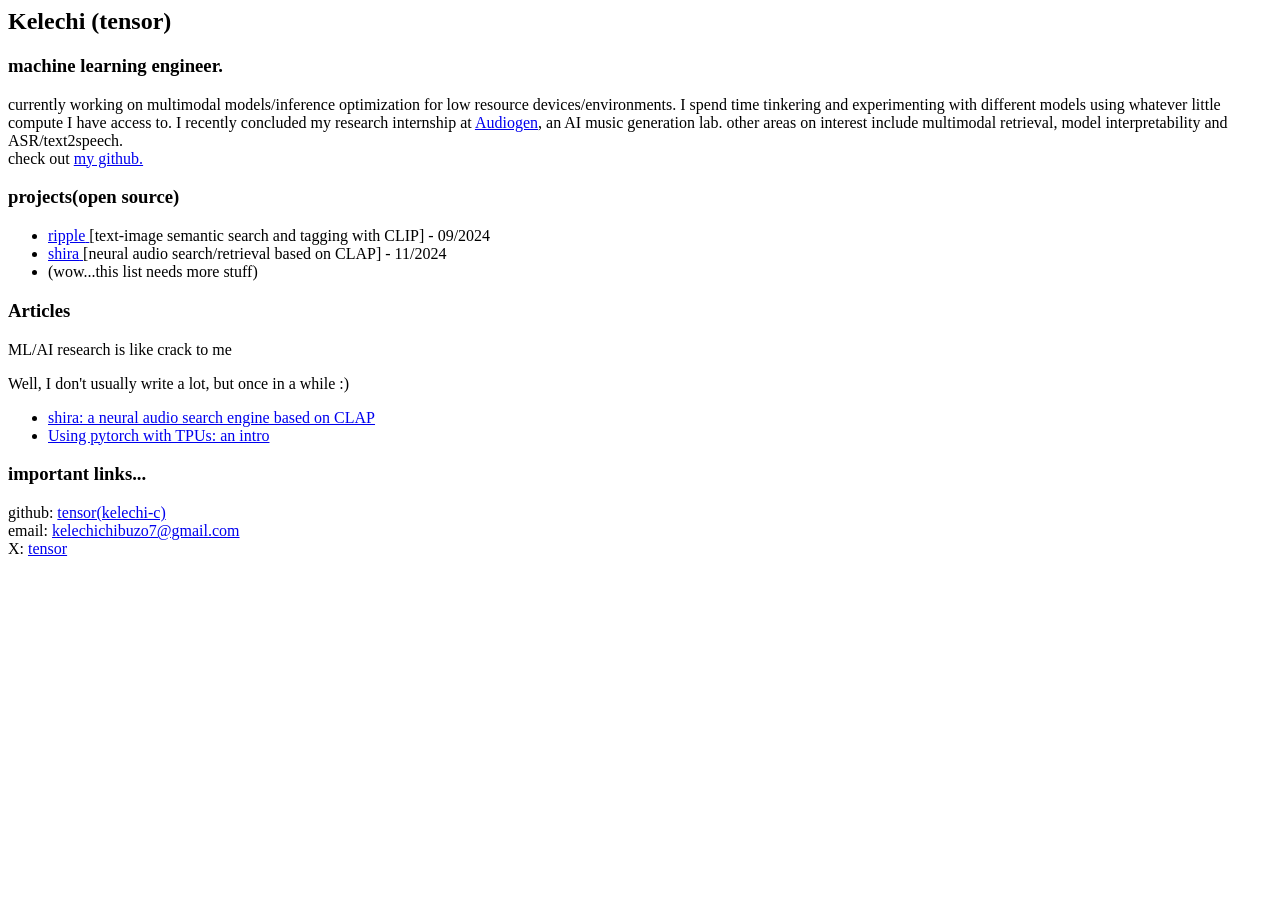
==== index.html @ 3fae13b9 "[revive] update/trim content to bare minimum" ====
<html lang="en">
<head>
    <meta charset="UTF-8">
    <meta name="viewport" content="width=device-width, initial-scale=1.0">
    <link rel="stylesheet" href="styling.css">

    <title>kelechi(tensor)</title>

</head>
<body>

    <main>
        <section class="intro">
            <h1 class="my_name">Kelechi (tensor)</h1>

           <h3 class="intro_phase">machine learning engineer. </h3>
            <p> currently working on multimodal models/inference optimization for low resource devices/environments.
               I spend time tinkering and experimenting with different models using whatever little compute I have access to.
               I recently concluded my research internship at <a href="https://audiogen.co" target="_blank" class="company_link">Audiogen</a>, an AI music generation lab. 
               other areas on interest include multimodal retrieval, model interpretability and ASR/text2speech.
               <br> check out <a href="https://github.com/kelechi-c" class="codename">my github.</a>
            </p>
        </section>

        <section class="projects">

            <article>
                <h3 class="title">projects(open source)</h3>
                <ul>

                    <li>
                        <a href="https://github.com/kelechi-c/ripple_net" target="_blank">
                            <span class="codename">ripple</span>
                        </a> [text-image semantic search and tagging with CLIP] - <span class="project_date">09/2024</span>
                    </li>

                    <li>
                        <a href="https://github.com/kelechi-c/shira_audio" target="_blank">
                            <span class="codename">shira</span> 
                        </a>[neural audio search/retrieval based on CLAP] - <span class="project_date">11/2024</span>
                    </li>

                    <li>(wow...this list needs more stuff)</li>
                </ul>
        </section>

        <section class="articles">
            <h3 class="title">Articles</h3>
            <p class="article_placeholder">ML/AI research is like crack to me</p>
            <p>Well, I don't usually write a lot, but once in a while :) </p>

            <p class="article_placeholder"></p>
            <ul class="artlist">
                <li class="artlink">
                    <a href="https://docs.google.com/document/d/1K_v0Um_LMZmLB7TK_ZtsOncT2pkOihUU6NLUSCh_rAY/edit?usp=sharing">
                        shira: a neural audio search engine based on CLAP
                    </a>
                </li>
                <li class="artlink">
                    <a href="https://docs.google.com/document/d/1E05cd0aVTnUNiQzOC55F2-LQ_SJmQeVWNg3BWFES9f4/edit?usp=sharing">
                        Using pytorch with TPUs: an intro
                    </a>
                </li>
            </ul>
        </section>
        
    </main>

    <footer>
        <section class="contact">
            <h3 class="title">important links...</h3>
            <div class="contact_container">
                <div class="c_link">github: <a href="https://github.com/kelechi-c" target="_blank">tensor(kelechi-c)</a></div>
                <div class="c_link">email: <a href="mailto:kelechichibuzo7@gmail.com" target="_blank">
                    kelechichibuzo7@gmail.com</a>
                </div>
                <div class="c_link">X: <a href="https://x.com/tensor_kelechi" target="_blank">tensor</a></div>
            </div>
        </section>
    </footer>
</body>
</html>
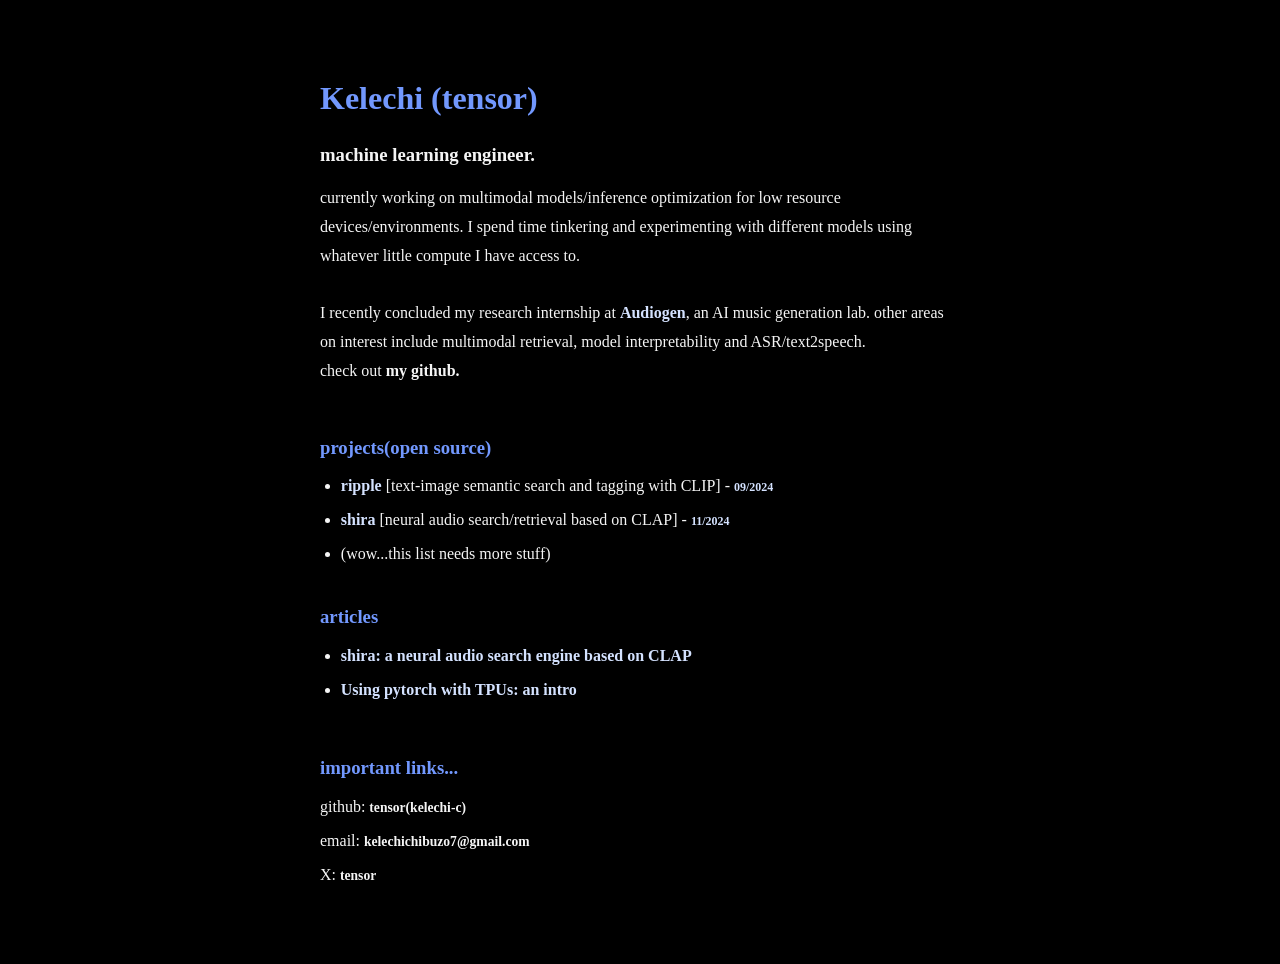
==== commit 289dfae6: "[styling] cleaner page symmetry/font" ====
--- a/index.html
+++ b/index.html
@@ -16,6 +16,8 @@
            <h3 class="intro_phase">machine learning engineer. </h3>
             <p> currently working on multimodal models/inference optimization for low resource devices/environments.
                I spend time tinkering and experimenting with different models using whatever little compute I have access to.
+                <br> 
+                <br>
                I recently concluded my research internship at <a href="https://audiogen.co" target="_blank" class="company_link">Audiogen</a>, an AI music generation lab. 
                other areas on interest include multimodal retrieval, model interpretability and ASR/text2speech.
                <br> check out <a href="https://github.com/kelechi-c" class="codename">my github.</a>
@@ -45,9 +47,7 @@
         </section>
 
         <section class="articles">
-            <h3 class="title">Articles</h3>
-            <p class="article_placeholder">ML/AI research is like crack to me</p>
-            <p>Well, I don't usually write a lot, but once in a while :) </p>
+            <h3 class="title">articles</h3>
 
             <p class="article_placeholder"></p>
             <ul class="artlist">
--- a/styling.css
+++ b/styling.css
@@ -0,0 +1,164 @@
+@font-face {
+  font-family: "Monaco";
+  src: url('sfpromedium.otf') format('truetype');
+}
+
+:root {
+  --lavender-dark: rgb(114, 152, 254);
+  --lavender-light: rgb(212, 226, 255);
+}
+
+body {
+  background-color: black;
+  color: whitesmoke;
+  margin: 2rem 8rem;
+
+  /* padding: 2rem 4rem; */
+  font-family: 'Monaco';
+  min-height: 100vh;
+  font-size: 1rem;
+}
+
+h1 {
+  text-align: left;
+}
+
+main section {
+  font: 'Monaco' sans-serif;
+}
+
+.intro {
+  padding: 1rem 0;
+}
+
+.intro,
+.intro h3,
+.intro p {
+  text-align: left;
+}
+
+.intro p {
+  line-height: 1.8;
+}
+
+.intro_phase {
+  font-weight: bold;
+  /* text-align: center; */
+}
+
+.my_name {
+  margin-top: 1rem;
+  font-size: 2em;
+}
+
+.skill_list {
+  font-weight: 500;
+}
+
+a,
+a:link,
+a:visited {
+  color: whitesmoke;
+  font-weight: 700;
+  padding: 1rem 0;
+  margin-top: 0.3rem;
+  border-radius: 10px;
+  text-decoration: none;
+}
+
+ul {
+  padding: 0 1.3rem;
+}
+
+li {
+  margin: 1rem 0;
+}
+
+main.title,
+.my_name {
+  color: var(--lavender-dark);
+}
+
+a.company_link {
+  color: var(--lavender-light);
+  font-weight: 600;
+}
+
+.projects {
+  margin: 1em 0;
+}
+
+.projects h3,
+h3.title {
+  color: var(--lavender-dark);
+}
+
+.projects article {
+  padding-bottom: 0.5rem;
+}
+
+span.codename,
+li.artlink a {
+  color: var(--lavender-light);
+  font: bold 500;
+}
+
+span.project_date {
+  font-size: 0.75rem;
+  color: var(--lavender-light);
+  font-weight: 600;
+}
+
+span.skill {
+  font-weight: 600;
+}
+
+.articles {
+  padding-bottom: 1.5rem;
+}
+
+.article_placeholder {
+  font-style: italic;
+  color: var(--lavender-light);
+}
+
+.contact_container {
+  display: flex;
+  flex-wrap: wrap;
+  flex-direction: column;
+  justify-content: space-between;
+}
+
+.contact_container a {
+  font-size: 0.85rem;
+  padding-bottom: 1rem;
+  flex-basis: auto;
+}
+
+div.c_link {
+  padding-bottom: 1rem;
+}
+
+@media screen and (min-width: 768px) {
+  body {
+    padding: 0 15%;
+  }
+
+  h1 {
+    padding-top: 1rem;
+    /* text-align: center; */
+  }
+
+  /*
+  .intro, .intro h3, .intro p{
+      text-align: center;
+  }
+  */
+
+  .contact_container {
+    margin: 0.5rem 0;
+    flex-direction: column;
+    flex-wrap: nowrap;
+    justify-content: space-between;
+  }
+}
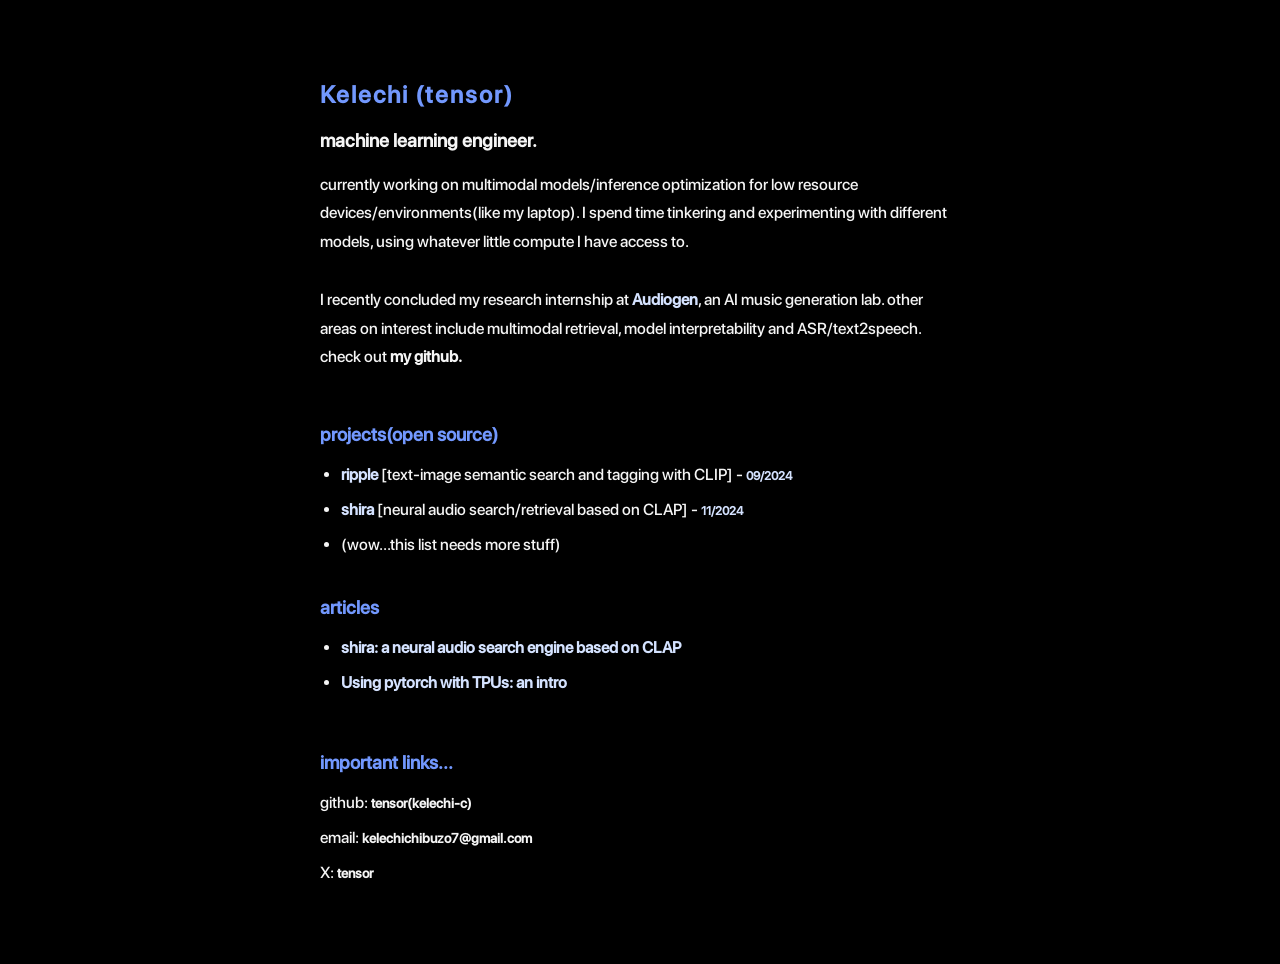
==== commit 84bfda4b: "[update] minor changes" ====
--- a/index.html
+++ b/index.html
@@ -4,7 +4,7 @@
     <meta name="viewport" content="width=device-width, initial-scale=1.0">
     <link rel="stylesheet" href="styling.css">
 
-    <title>kelechi(tensor)</title>
+    <title>Kelechi (tensor)</title>
 
 </head>
 <body>
@@ -14,8 +14,8 @@
             <h1 class="my_name">Kelechi (tensor)</h1>
 
            <h3 class="intro_phase">machine learning engineer. </h3>
-            <p> currently working on multimodal models/inference optimization for low resource devices/environments.
-               I spend time tinkering and experimenting with different models using whatever little compute I have access to.
+            <p> currently working on multimodal models/inference optimization for low resource devices/environments(like my laptop).
+               I spend time tinkering and experimenting with different models, using whatever little compute I have access to.
                 <br> 
                 <br>
                I recently concluded my research internship at <a href="https://audiogen.co" target="_blank" class="company_link">Audiogen</a>, an AI music generation lab. 
--- a/styling.css
+++ b/styling.css
@@ -48,7 +48,8 @@
 
 .my_name {
   margin-top: 1rem;
-  font-size: 2em;
+  font-size: 1.5em;
+  letter-spacing: 0.08em;
 }
 
 .skill_list {
@@ -85,7 +86,7 @@
 }
 
 .projects {
-  margin: 1em 0;
+  margin: 0.5em 0;
 }
 
 .projects h3,
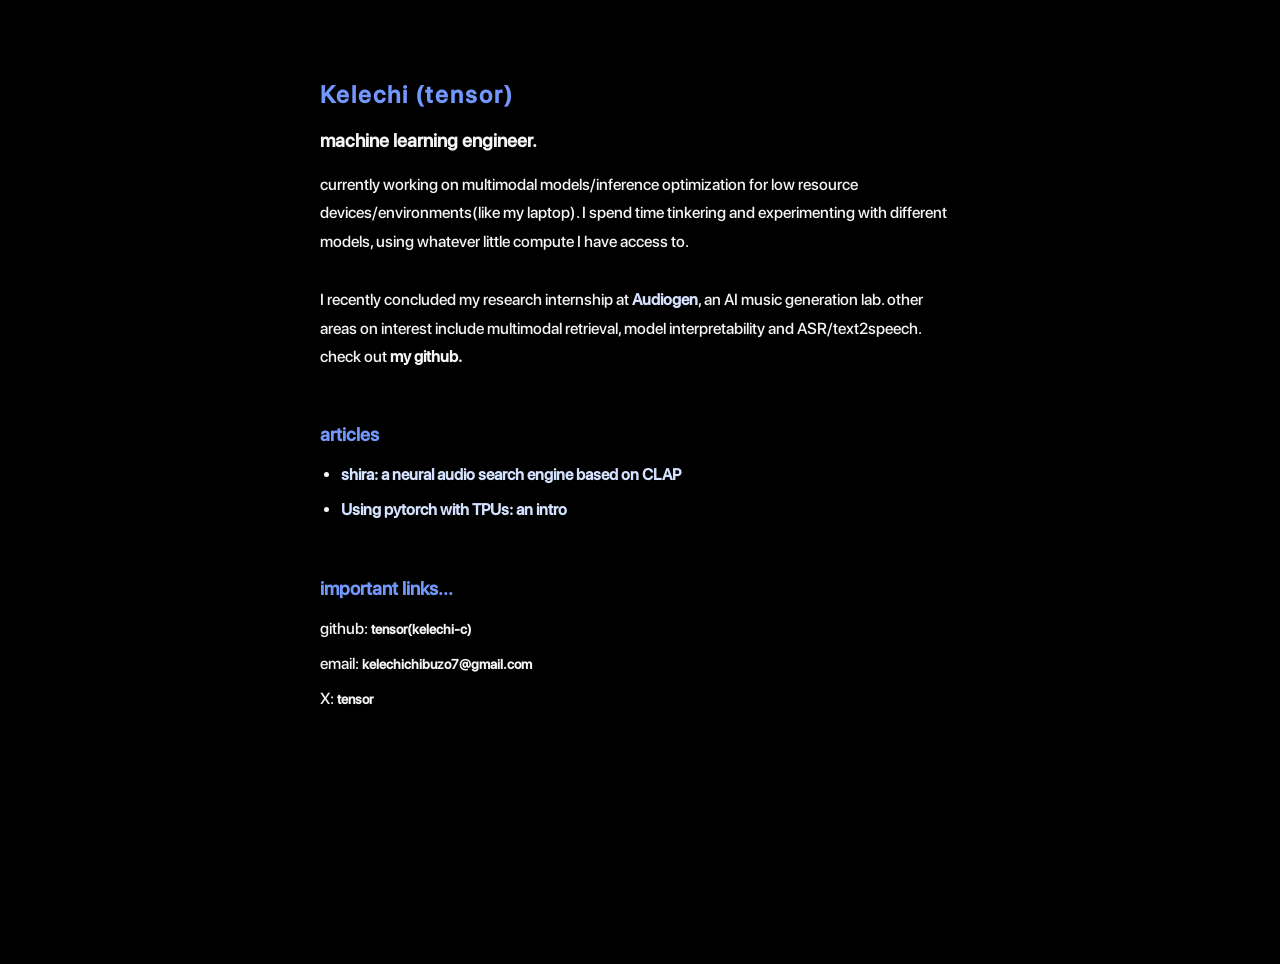
==== commit f68cfd83: "[update] remove projects section" ====
--- a/index.html
+++ b/index.html
@@ -24,7 +24,7 @@
             </p>
         </section>
 
-        <section class="projects">
+        <!-- <section class="projects">
 
             <article>
                 <h3 class="title">projects(open source)</h3>
@@ -44,7 +44,7 @@
 
                     <li>(wow...this list needs more stuff)</li>
                 </ul>
-        </section>
+        </section> -->
 
         <section class="articles">
             <h3 class="title">articles</h3>
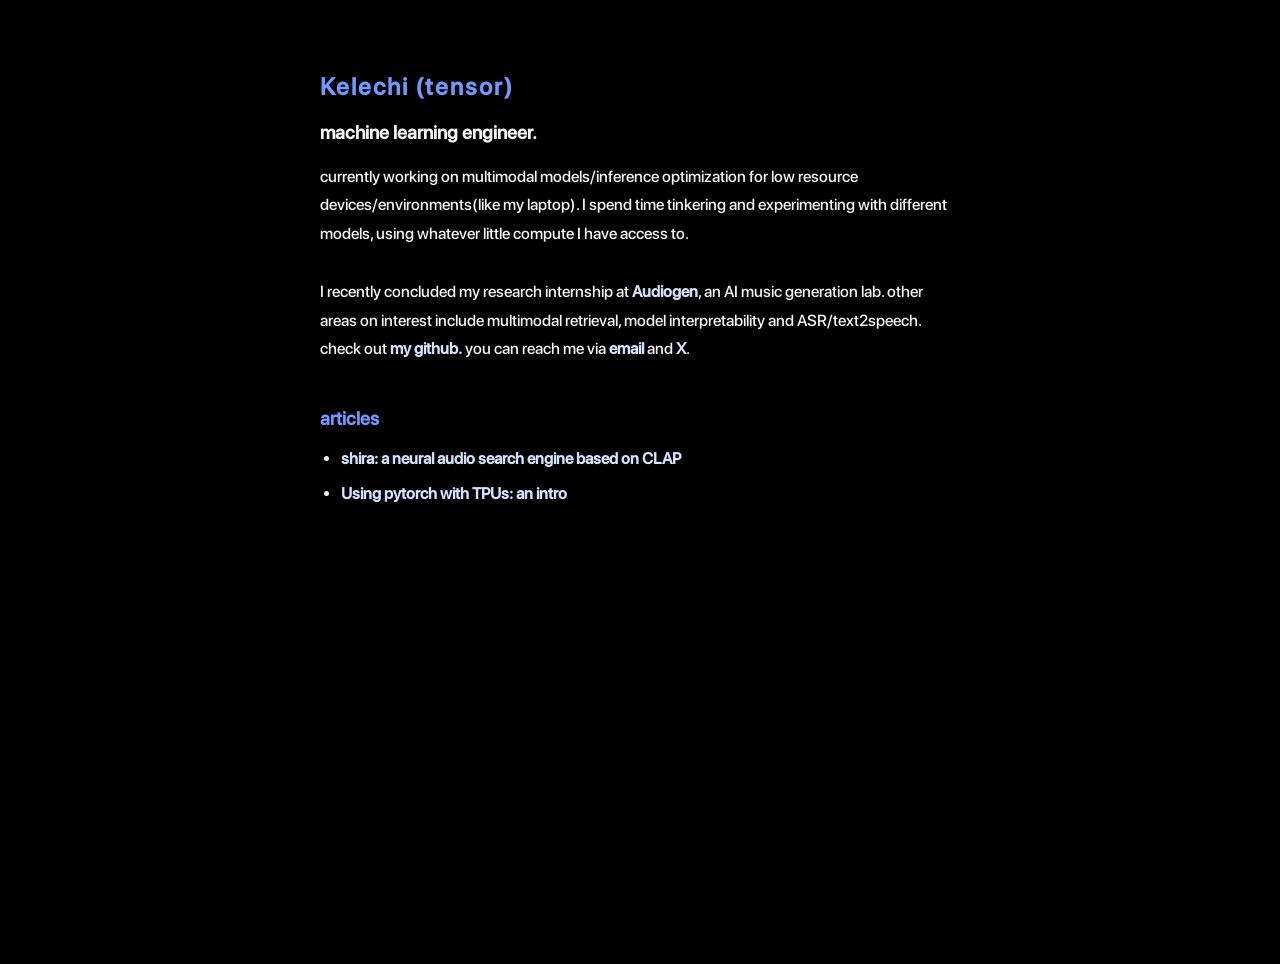
==== commit 33d1217b: "[fix] mobile responsiveness" ====
--- a/index.html
+++ b/index.html
@@ -20,7 +20,8 @@
                 <br>
                I recently concluded my research internship at <a href="https://audiogen.co" target="_blank" class="company_link">Audiogen</a>, an AI music generation lab. 
                other areas on interest include multimodal retrieval, model interpretability and ASR/text2speech.
-               <br> check out <a href="https://github.com/kelechi-c" class="codename">my github.</a>
+               <br> check out <a href="https://github.com/kelechi-c" class="codename">my github.</a> you can reach me via <a href="mailto:kelechichibuzo7@gmail.com" target="_blank">email</a>
+               and <a href="https://x.com/tensor_kelechi" target="_blank" class="codename">X</a>.
             </p>
         </section>
 
@@ -66,7 +67,7 @@
         
     </main>
 
-    <footer>
+    <!-- <footer>
         <section class="contact">
             <h3 class="title">important links...</h3>
             <div class="contact_container">
@@ -77,6 +78,6 @@
                 <div class="c_link">X: <a href="https://x.com/tensor_kelechi" target="_blank">tensor</a></div>
             </div>
         </section>
-    </footer>
+    </footer> -->
 </body>
 </html>
--- a/styling.css
+++ b/styling.css
@@ -11,7 +11,7 @@
 body {
   background-color: black;
   color: whitesmoke;
-  margin: 2rem 8rem;
+  margin: 2rem;
 
   /* padding: 2rem 4rem; */
   font-family: 'Monaco';
@@ -28,7 +28,7 @@
 }
 
 .intro {
-  padding: 1rem 0;
+  padding: 0.5rem 0;
 }
 
 .intro,
@@ -59,7 +59,7 @@
 a,
 a:link,
 a:visited {
-  color: whitesmoke;
+  color: var(--lavender-light);
   font-weight: 700;
   padding: 1rem 0;
   margin-top: 0.3rem;
@@ -95,7 +95,7 @@
 }
 
 .projects article {
-  padding-bottom: 0.5rem;
+  padding-bottom: 0.2rem;
 }
 
 span.codename,
@@ -143,6 +143,7 @@
 @media screen and (min-width: 768px) {
   body {
     padding: 0 15%;
+    margin: 2rem 8rem;
   }
 
   h1 {
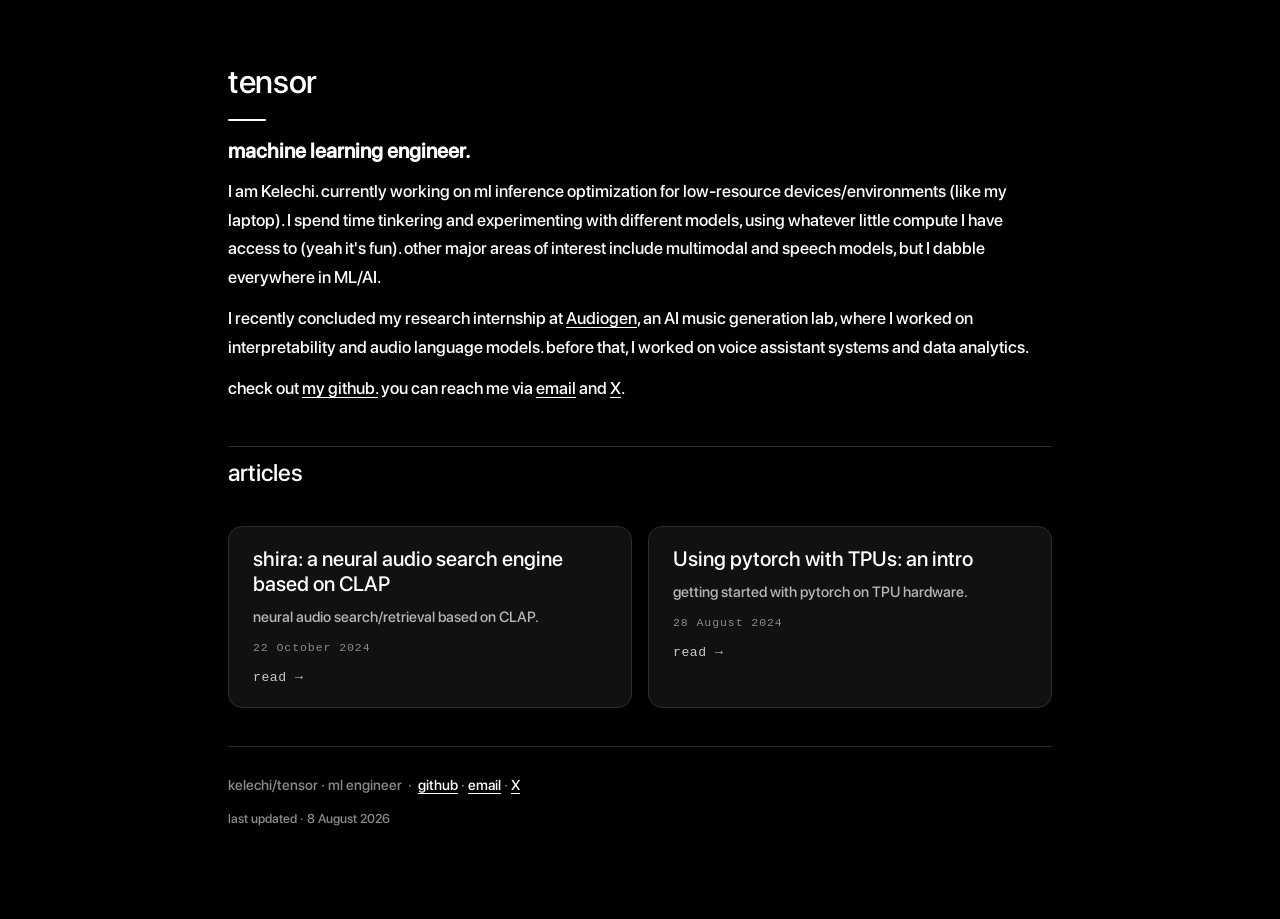
==== commit 5cceebd2: "[site] port articles to html in articles/, promote v2 to root, archive v1" ====
--- a/index.html
+++ b/index.html
@@ -1,83 +1,62 @@
+<!DOCTYPE html>
 <html lang="en">
 <head>
-    <meta charset="UTF-8">
-    <meta name="viewport" content="width=device-width, initial-scale=1.0">
-    <link rel="stylesheet" href="styling.css">
+<meta charset="UTF-8">
+<meta name="viewport" content="width=device-width, initial-scale=1.0">
+<link rel="stylesheet" href="styling.css">
+<link rel="icon" href="data:image/svg+xml,<svg xmlns='http://www.w3.org/2000/svg' viewBox='0 0 16 16'><rect width='16' height='16' fill='%23fff'/><circle cx='8' cy='8' r='3.5' fill='%23000'/></svg>">
+<meta name="description" content="Kelechi (tensor) — machine learning engineer. multimodal models, inference optimization for low-resource devices, audio retrieval, ASR.">
 
-    <title>Kelechi (tensor)</title>
-
+<title>Kelechi (tensor)</title>
 </head>
 <body>
+<div class="wrap">
 
-    <main>
-        <section class="intro">
-            <h1 class="my_name">Kelechi (tensor)</h1>
+<h1>tensor</h1>
+<h3 class="intro_phase">machine learning engineer.</h3>
 
-           <h3 class="intro_phase">machine learning engineer. </h3>
-            <p> currently working on multimodal models/inference optimization for low resource devices/environments(like my laptop).
-               I spend time tinkering and experimenting with different models, using whatever little compute I have access to.
-                <br> 
-                <br>
-               I recently concluded my research internship at <a href="https://audiogen.co" target="_blank" class="company_link">Audiogen</a>, an AI music generation lab. 
-               other areas on interest include multimodal retrieval, model interpretability and ASR/text2speech.
-               <br> check out <a href="https://github.com/kelechi-c" class="codename">my github.</a> you can reach me via <a href="mailto:kelechichibuzo7@gmail.com" target="_blank">email</a>
-               and <a href="https://x.com/tensor_kelechi" target="_blank" class="codename">X</a>.
-            </p>
-        </section>
+<main>
+  <section class="intro">
+    <p>I am Kelechi. currently working on ml inference optimization for low-resource
+    devices/environments (like my laptop). I spend time tinkering and experimenting with different
+    models, using whatever little compute I have access to (yeah it's fun). 
+    other major areas of interest include multimodal and speech models, but I dabble everywhere in ML/AI.</p>
 
-        <!-- <section class="projects">
+    <p>I recently concluded my research internship at <a href="https://audiogen.co" target="_blank">Audiogen</a>,
+    an AI music generation lab, where I worked on interpretability and audio language models. before that, I worked on voice assistant systems and data analytics.
+    </p>
 
-            <article>
-                <h3 class="title">projects(open source)</h3>
-                <ul>
+    <p>check out <a href="https://github.com/kelechi-c" target="_blank">my github.</a>
+    you can reach me via <a href="mailto:kelechichibuzo7@gmail.com" target="_blank">email</a>
+    and <a href="https://x.com/tensor_kelechi" target="_blank">X</a>.</p>
+  </section>
 
-                    <li>
-                        <a href="https://github.com/kelechi-c/ripple_net" target="_blank">
-                            <span class="codename">ripple</span>
-                        </a> [text-image semantic search and tagging with CLIP] - <span class="project_date">09/2024</span>
-                    </li>
+  <section class="articles">
+    <h2>articles</h2>
 
-                    <li>
-                        <a href="https://github.com/kelechi-c/shira_audio" target="_blank">
-                            <span class="codename">shira</span> 
-                        </a>[neural audio search/retrieval based on CLAP] - <span class="project_date">11/2024</span>
-                    </li>
+    <div class="cards">
+      <a class="card" href="articles/shira-a-neural-audio-search-engine-based-on-clap.html">
+        <h2>shira: a neural audio search engine based on CLAP</h2>
+        <p>neural audio search/retrieval based on CLAP.</p>
+        <div class="date">22 October 2024</div>
+        <div class="go">read →</div>
+      </a>
+      <a class="card" href="articles/using-pytorch-with-tpus-an-intro.html">
+        <h2>Using pytorch with TPUs: an intro</h2>
+        <p>getting started with pytorch on TPU hardware.</p>
+        <div class="date">28 August 2024</div>
+        <div class="go">read →</div>
+      </a>
+    </div>
+  </section>
+</main>
 
-                    <li>(wow...this list needs more stuff)</li>
-                </ul>
-        </section> -->
+<footer>
+  <p>kelechi/tensor · ml engineer &nbsp;·&nbsp; <a href="https://github.com/kelechi-c" target="_blank">github</a>
+  · <a href="mailto:kelechichibuzo7@gmail.com">email</a> · <a href="https://x.com/tensor_kelechi" target="_blank">X</a></p>
+  <p class="updated">last updated · 8 August 2026</p>
+</footer>
 
-        <section class="articles">
-            <h3 class="title">articles</h3>
-
-            <p class="article_placeholder"></p>
-            <ul class="artlist">
-                <li class="artlink">
-                    <a href="https://docs.google.com/document/d/1K_v0Um_LMZmLB7TK_ZtsOncT2pkOihUU6NLUSCh_rAY/edit?usp=sharing">
-                        shira: a neural audio search engine based on CLAP
-                    </a>
-                </li>
-                <li class="artlink">
-                    <a href="https://docs.google.com/document/d/1E05cd0aVTnUNiQzOC55F2-LQ_SJmQeVWNg3BWFES9f4/edit?usp=sharing">
-                        Using pytorch with TPUs: an intro
-                    </a>
-                </li>
-            </ul>
-        </section>
-        
-    </main>
-
-    <!-- <footer>
-        <section class="contact">
-            <h3 class="title">important links...</h3>
-            <div class="contact_container">
-                <div class="c_link">github: <a href="https://github.com/kelechi-c" target="_blank">tensor(kelechi-c)</a></div>
-                <div class="c_link">email: <a href="mailto:kelechichibuzo7@gmail.com" target="_blank">
-                    kelechichibuzo7@gmail.com</a>
-                </div>
-                <div class="c_link">X: <a href="https://x.com/tensor_kelechi" target="_blank">tensor</a></div>
-            </div>
-        </section>
-    </footer> -->
+</div>
 </body>
-</html>+</html>
--- a/styling.css
+++ b/styling.css
@@ -1,166 +1,98 @@
+/* ============================================================
+   personal site stylesheet (black/white, SF Pro Medium)
+   See style.md for the full template.
+   ============================================================ */
+
+:root{
+  /* palette — pure black/white */
+  --background:#000000;   /* pure black page */
+  --surface:#111111;      /* cards / alternate sections */
+  --border:#2e2e2e;       /* subtle dividers */
+  --text:#ffffff;         /* pure white */
+  --muted:#8a8a8a;        /* metadata / secondary text */
+  --accent:#ffffff;       /* primary accent */
+  --accent-2:#c9c9c9;     /* lighter gray (hover) */
+  --blue:#d4d4d4;         /* occasional secondary accent */
+  --green:#b0b0b0;        /* occasional tertiary accent */
+  --paper:var(--background); --paper-2:var(--surface); --paper-3:#1c1c1c; --line:var(--border);
+  --ink:var(--text); --ink-2:#b5b5b5;
+}
+
+*{box-sizing:border-box}
+html{scroll-behavior:smooth;scroll-padding-top:22px}
+::selection{background:rgba(255,255,255,.28);color:var(--ink)}
+
+/* v1 font — SF Pro Medium (self-hosted otf, local to v2) */
 @font-face {
-  font-family: "Monaco";
+  font-family: "SF Pro Medium";
   src: url('sfpromedium.otf') format('truetype');
 }
 
-:root {
-  --lavender-dark: rgb(114, 152, 254);
-  --lavender-light: rgb(212, 226, 255);
+body{margin:0;background:var(--paper);color:var(--ink);
+  font-family:"SF Pro Medium","Anthropic Sans",Arial,sans-serif;
+  line-height:1.68;font-size:17px}
+
+h1,h2,h3,h4{font-family:"SF Pro Medium","Anthropic Serif",Georgia,serif;
+  font-weight:500;line-height:1.28;color:var(--ink)}
+h1{font-size:2.05rem;margin:.15em 0 .2em;letter-spacing:-.01em}
+h2{font-size:1.5rem;margin:1.8em 0 .85em;padding-top:.45em;border-top:1px solid var(--line)}
+h3{font-size:1.12rem;margin:1.7em 0 .55em}
+p{margin:.75em 0}
+
+/* v1: bold intro subheading under the name */
+.intro_phase{color:var(--ink);font-weight:700;font-size:1.3rem;margin:.8em 0 0.5em}
+
+a{color:var(--accent);text-underline-offset:3px}
+a:hover{color:var(--accent-2)}
+
+ul{padding-left:1.2em;margin:.8em 0}
+li{margin:.28em 0}
+li::marker{color:var(--accent)}
+
+.wrap{max-width:880px;margin:0 auto;padding:56px 28px 80px}
+
+/* name heading with accent dash */
+h1::after{content:"";display:block;width:2.4rem;height:2px;background:var(--accent);margin-top:.5em;border-radius:2px}
+
+/* card grid — from the artifact landing pages */
+.cards{display:grid;grid-template-columns:repeat(auto-fit,minmax(250px,1fr));gap:16px;margin:2.2em 0}
+.card{position:relative;display:block;overflow:hidden;background:var(--surface);
+  border:1px solid var(--border);border-radius:14px;padding:20px 22px 18px 24px;
+  text-decoration:none;color:var(--ink);
+  transition:transform .15s,border-color .15s,box-shadow .15s}
+.card:hover{transform:translateY(-3px);border-color:var(--accent);box-shadow:0 6px 22px rgba(0,0,0,.34)}
+.card h2{font-family:"SF Pro Medium","Anthropic Serif",Georgia,serif;font-weight:500;font-size:1.3rem;
+  margin:0 0 .4em;line-height:1.2;padding-right:2.6rem;border-top:none;padding-top:0}
+.card p{color:var(--ink-2);font-size:.93rem;margin:0}
+.card .go{color:var(--accent-2);font-size:.82rem;margin-top:.75em;
+  font-family:"JetBrains Mono",monospace;letter-spacing:.04em;transition:transform .15s}
+.card:hover .go{transform:translateX(3px)}
+.card .date{font-family:"JetBrains Mono",monospace;font-size:.72rem;letter-spacing:.08em;
+  color:var(--muted);margin-top:.7em}
+
+/* callout — accent-bordered note box */
+.callout{border:1px solid var(--line);border-left:4px solid var(--accent);
+  background:var(--paper-2);border-radius:8px;padding:12px 18px;margin:1.4em 0}
+.callout .ct{font-family:"Anthropic Serif",Georgia,serif;font-weight:600;font-size:.9rem;
+  letter-spacing:.06em;text-transform:uppercase;color:var(--accent);display:block;margin-bottom:4px}
+
+code{font-family:"JetBrains Mono",monospace;font-size:.85em;color:var(--ink-2);
+  background:var(--surface);border:1px solid var(--line);border-radius:5px;padding:1px 6px}
+
+/* article pages */
+.article-date{color:var(--muted);font-size:.9rem;margin:.4em 0 0}
+pre{background:var(--surface);border:1px solid var(--line);border-radius:10px;
+  padding:14px 16px;overflow-x:auto;font-family:"JetBrains Mono",monospace;
+  font-size:.85rem;line-height:1.55}
+pre code{background:none;border:none;padding:0;font-size:inherit;color:var(--ink-2)}
+img{max-width:100%;border-radius:8px;border:1px solid var(--line);margin:.6em 0}
+
+footer{margin-top:2.4em;padding-top:1.1em;border-top:1px solid var(--line);
+  color:var(--muted);font-size:.9rem}
+.updated{font-size:.8rem;margin-top:.5em;color:var(--muted)}
+
+@media(max-width:560px){
+  .wrap{padding:30px 18px 60px}
+  body{font-size:16px}
+  h1{font-size:1.6rem}
 }
-
-body {
-  background-color: black;
-  color: whitesmoke;
-  margin: 2rem;
-
-  /* padding: 2rem 4rem; */
-  font-family: 'Monaco';
-  min-height: 100vh;
-  font-size: 1rem;
-}
-
-h1 {
-  text-align: left;
-}
-
-main section {
-  font: 'Monaco' sans-serif;
-}
-
-.intro {
-  padding: 0.5rem 0;
-}
-
-.intro,
-.intro h3,
-.intro p {
-  text-align: left;
-}
-
-.intro p {
-  line-height: 1.8;
-}
-
-.intro_phase {
-  font-weight: bold;
-  /* text-align: center; */
-}
-
-.my_name {
-  margin-top: 1rem;
-  font-size: 1.5em;
-  letter-spacing: 0.08em;
-}
-
-.skill_list {
-  font-weight: 500;
-}
-
-a,
-a:link,
-a:visited {
-  color: var(--lavender-light);
-  font-weight: 700;
-  padding: 1rem 0;
-  margin-top: 0.3rem;
-  border-radius: 10px;
-  text-decoration: none;
-}
-
-ul {
-  padding: 0 1.3rem;
-}
-
-li {
-  margin: 1rem 0;
-}
-
-main.title,
-.my_name {
-  color: var(--lavender-dark);
-}
-
-a.company_link {
-  color: var(--lavender-light);
-  font-weight: 600;
-}
-
-.projects {
-  margin: 0.5em 0;
-}
-
-.projects h3,
-h3.title {
-  color: var(--lavender-dark);
-}
-
-.projects article {
-  padding-bottom: 0.2rem;
-}
-
-span.codename,
-li.artlink a {
-  color: var(--lavender-light);
-  font: bold 500;
-}
-
-span.project_date {
-  font-size: 0.75rem;
-  color: var(--lavender-light);
-  font-weight: 600;
-}
-
-span.skill {
-  font-weight: 600;
-}
-
-.articles {
-  padding-bottom: 1.5rem;
-}
-
-.article_placeholder {
-  font-style: italic;
-  color: var(--lavender-light);
-}
-
-.contact_container {
-  display: flex;
-  flex-wrap: wrap;
-  flex-direction: column;
-  justify-content: space-between;
-}
-
-.contact_container a {
-  font-size: 0.85rem;
-  padding-bottom: 1rem;
-  flex-basis: auto;
-}
-
-div.c_link {
-  padding-bottom: 1rem;
-}
-
-@media screen and (min-width: 768px) {
-  body {
-    padding: 0 15%;
-    margin: 2rem 8rem;
-  }
-
-  h1 {
-    padding-top: 1rem;
-    /* text-align: center; */
-  }
-
-  /*
-  .intro, .intro h3, .intro p{
-      text-align: center;
-  }
-  */
-
-  .contact_container {
-    margin: 0.5rem 0;
-    flex-direction: column;
-    flex-wrap: nowrap;
-    justify-content: space-between;
-  }
-}
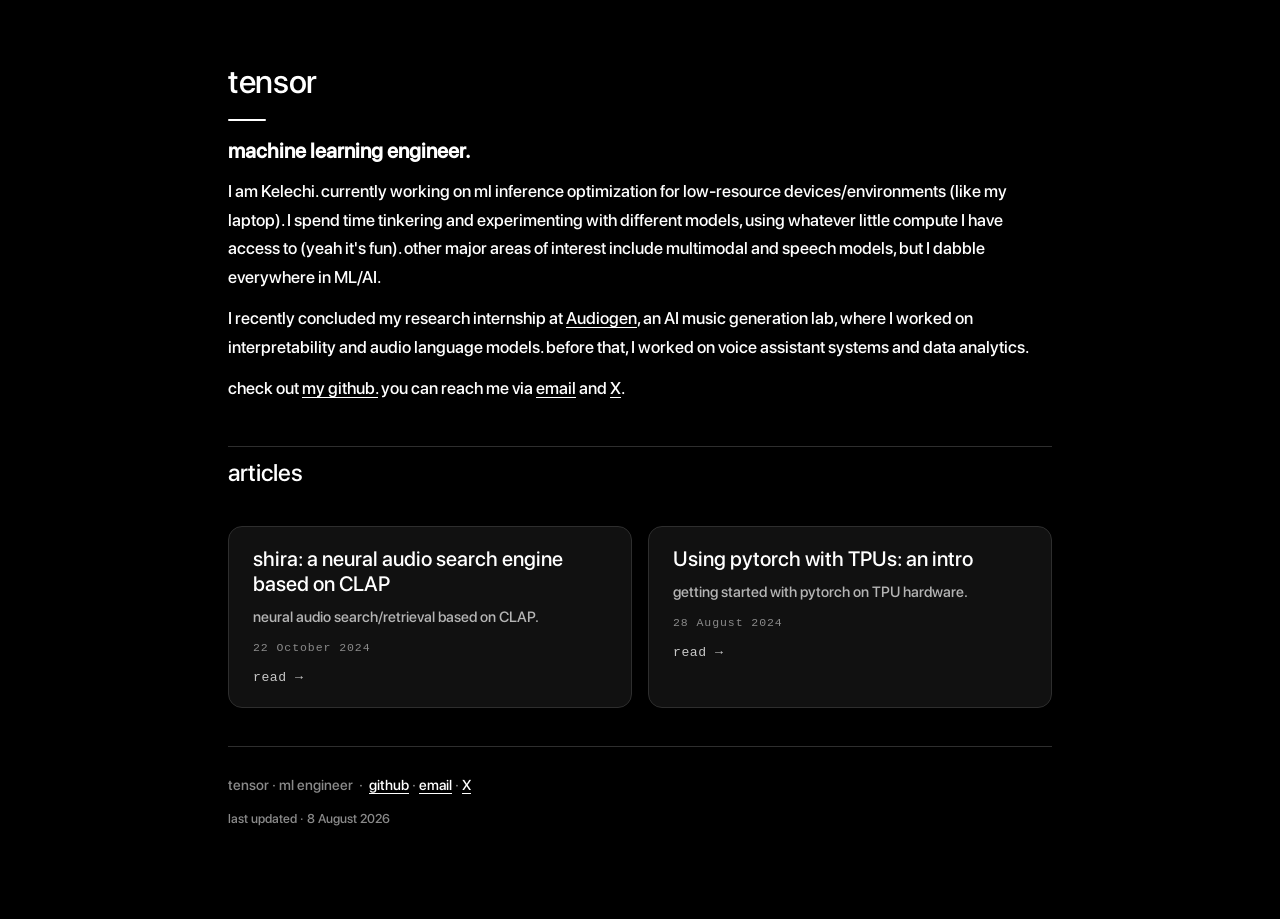
==== commit 31423a53: "[site] articles index as plain list; rename site to just 'tensor'" ====
--- a/index.html
+++ b/index.html
@@ -5,9 +5,9 @@
 <meta name="viewport" content="width=device-width, initial-scale=1.0">
 <link rel="stylesheet" href="styling.css">
 <link rel="icon" href="data:image/svg+xml,<svg xmlns='http://www.w3.org/2000/svg' viewBox='0 0 16 16'><rect width='16' height='16' fill='%23fff'/><circle cx='8' cy='8' r='3.5' fill='%23000'/></svg>">
-<meta name="description" content="Kelechi (tensor) — machine learning engineer. multimodal models, inference optimization for low-resource devices, audio retrieval, ASR.">
+<meta name="description" content="tensor — machine learning engineer. multimodal models, inference optimization for low-resource devices, audio retrieval, ASR.">
 
-<title>Kelechi (tensor)</title>
+<title>tensor</title>
 </head>
 <body>
 <div class="wrap">
@@ -35,13 +35,13 @@
     <h2>articles</h2>
 
     <div class="cards">
-      <a class="card" href="articles/shira-a-neural-audio-search-engine-based-on-clap.html">
+      <a class="card" href="articles/shira-audio-search.html">
         <h2>shira: a neural audio search engine based on CLAP</h2>
         <p>neural audio search/retrieval based on CLAP.</p>
         <div class="date">22 October 2024</div>
         <div class="go">read →</div>
       </a>
-      <a class="card" href="articles/using-pytorch-with-tpus-an-intro.html">
+      <a class="card" href="articles/tpu-torch.html">
         <h2>Using pytorch with TPUs: an intro</h2>
         <p>getting started with pytorch on TPU hardware.</p>
         <div class="date">28 August 2024</div>
@@ -52,7 +52,7 @@
 </main>
 
 <footer>
-  <p>kelechi/tensor · ml engineer &nbsp;·&nbsp; <a href="https://github.com/kelechi-c" target="_blank">github</a>
+  <p>tensor · ml engineer &nbsp;·&nbsp; <a href="https://github.com/kelechi-c" target="_blank">github</a>
   · <a href="mailto:kelechichibuzo7@gmail.com">email</a> · <a href="https://x.com/tensor_kelechi" target="_blank">X</a></p>
   <p class="updated">last updated · 8 August 2026</p>
 </footer>
--- a/styling.css
+++ b/styling.css
@@ -70,6 +70,11 @@
 .card .date{font-family:"JetBrains Mono",monospace;font-size:.72rem;letter-spacing:.08em;
   color:var(--muted);margin-top:.7em}
 
+/* plain article list (articles/index.html) */
+.artlist{list-style:none;padding:0;margin:1.2em 0}
+.artlist li{margin:.7em 0}
+.artlist .date{font-size:.88rem;color:var(--muted)}
+
 /* callout — accent-bordered note box */
 .callout{border:1px solid var(--line);border-left:4px solid var(--accent);
   background:var(--paper-2);border-radius:8px;padding:12px 18px;margin:1.4em 0}
